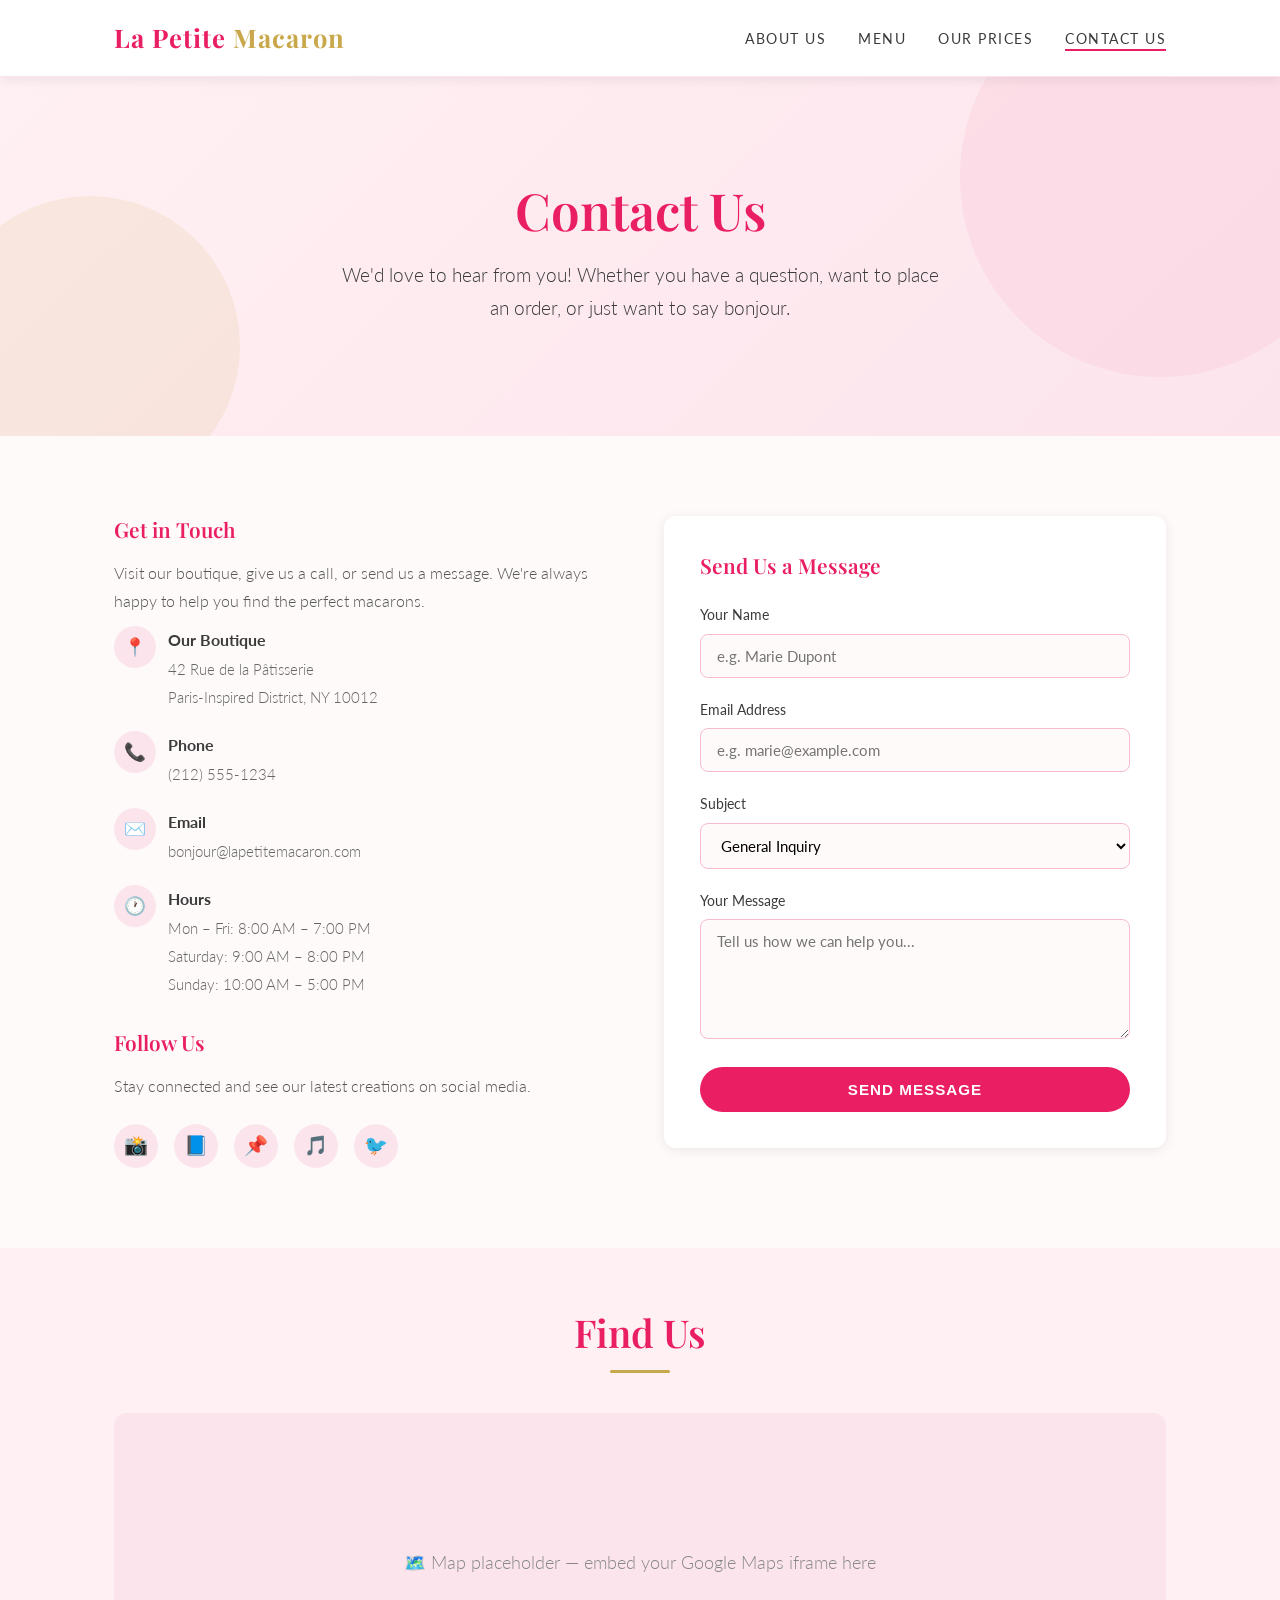
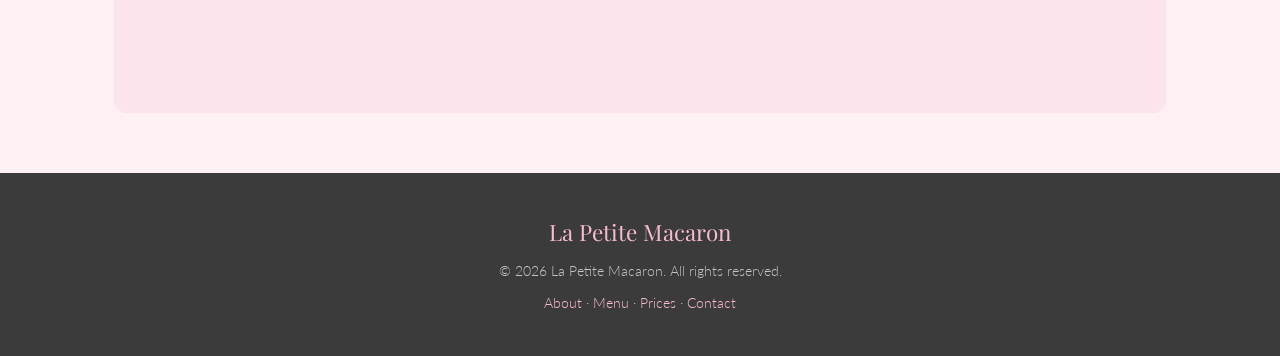
==== contact.html @ bf43d008 "Add Parisian macaron bakery website with About, Menu, Prices, and Contact pages Co-Authored-By: Devi" ====
<!DOCTYPE html>
<html lang="en">
<head>
  <meta charset="UTF-8" />
  <meta name="viewport" content="width=device-width, initial-scale=1.0" />
  <title>Contact Us — La Petite Macaron</title>
  <link rel="stylesheet" href="style.css" />
</head>
<body>

  <!-- ========== HEADER ========== -->
  <header>
    <div class="nav-wrapper">
      <a href="index.html" class="logo">La Petite <span>Macaron</span></a>
      <button class="hamburger" onclick="document.querySelector('nav ul').classList.toggle('open')" aria-label="Menu">
        <span></span><span></span><span></span>
      </button>
      <nav>
        <ul>
          <li><a href="index.html">About Us</a></li>
          <li><a href="menu.html">Menu</a></li>
          <li><a href="prices.html">Our Prices</a></li>
          <li><a href="contact.html" class="active">Contact Us</a></li>
        </ul>
      </nav>
    </div>
  </header>

  <!-- ========== HERO ========== -->
  <section class="hero">
    <h1>Contact Us</h1>
    <p>We'd love to hear from you! Whether you have a question, want to place an order, or just want to say bonjour.</p>
  </section>

  <!-- ========== CONTACT ========== -->
  <section class="section-pad">
    <div class="container">
      <div class="contact-grid">

        <!-- Left: Info -->
        <div class="contact-info">
          <h3>Get in Touch</h3>
          <p>Visit our boutique, give us a call, or send us a message. We're always happy to help you find the perfect macarons.</p>

          <div class="info-item">
            <div class="info-icon">📍</div>
            <div class="info-text">
              <strong>Our Boutique</strong>
              <span>42 Rue de la Pâtisserie<br>Paris-Inspired District, NY 10012</span>
            </div>
          </div>

          <div class="info-item">
            <div class="info-icon">📞</div>
            <div class="info-text">
              <strong>Phone</strong>
              <a href="tel:+12125551234">(212) 555-1234</a>
            </div>
          </div>

          <div class="info-item">
            <div class="info-icon">✉️</div>
            <div class="info-text">
              <strong>Email</strong>
              <a href="mailto:bonjour@lapetitemacaron.com">bonjour@lapetitemacaron.com</a>
            </div>
          </div>

          <div class="info-item">
            <div class="info-icon">🕐</div>
            <div class="info-text">
              <strong>Hours</strong>
              <span>
                Mon – Fri: 8:00 AM – 7:00 PM<br>
                Saturday: 9:00 AM – 8:00 PM<br>
                Sunday: 10:00 AM – 5:00 PM
              </span>
            </div>
          </div>

          <!-- Social Media -->
          <h3 style="margin-top: 32px;">Follow Us</h3>
          <p>Stay connected and see our latest creations on social media.</p>
          <div class="social-links">
            <a href="https://instagram.com" target="_blank" rel="noopener" title="Instagram">📸</a>
            <a href="https://facebook.com" target="_blank" rel="noopener" title="Facebook">📘</a>
            <a href="https://pinterest.com" target="_blank" rel="noopener" title="Pinterest">📌</a>
            <a href="https://tiktok.com" target="_blank" rel="noopener" title="TikTok">🎵</a>
            <a href="https://twitter.com" target="_blank" rel="noopener" title="X / Twitter">🐦</a>
          </div>
        </div>

        <!-- Right: Form -->
        <div class="contact-form">
          <h3>Send Us a Message</h3>
          <form onsubmit="event.preventDefault(); alert('Thank you! We will get back to you soon. 💕');">
            <div class="form-group">
              <label for="name">Your Name</label>
              <input type="text" id="name" placeholder="e.g. Marie Dupont" required />
            </div>
            <div class="form-group">
              <label for="email">Email Address</label>
              <input type="email" id="email" placeholder="e.g. marie@example.com" required />
            </div>
            <div class="form-group">
              <label for="subject">Subject</label>
              <select id="subject">
                <option value="general">General Inquiry</option>
                <option value="order">Place an Order</option>
                <option value="custom">Custom / Event Order</option>
                <option value="wholesale">Wholesale Inquiry</option>
                <option value="feedback">Feedback</option>
              </select>
            </div>
            <div class="form-group">
              <label for="message">Your Message</label>
              <textarea id="message" placeholder="Tell us how we can help you..." required></textarea>
            </div>
            <button type="submit" class="btn btn-primary" style="width: 100%;">Send Message</button>
          </form>
        </div>

      </div>
    </div>
  </section>

  <!-- ========== MAP PLACEHOLDER ========== -->
  <section style="background: var(--pink-lightest); padding: 60px 24px;">
    <div class="container text-center">
      <h2 class="section-title">Find Us</h2>
      <div class="divider"></div>
      <div style="width:100%; height:300px; background: var(--pink-light); border-radius: var(--radius); display:flex; align-items:center; justify-content:center; font-size: 1.1rem; color: #888;">
        🗺️ Map placeholder — embed your Google Maps iframe here
      </div>
    </div>
  </section>

  <!-- ========== FOOTER ========== -->
  <footer>
    <div class="footer-logo">La Petite Macaron</div>
    <p>&copy; 2026 La Petite Macaron. All rights reserved.</p>
    <p style="margin-top: 8px;">
      <a href="index.html">About</a> &middot;
      <a href="menu.html">Menu</a> &middot;
      <a href="prices.html">Prices</a> &middot;
      <a href="contact.html">Contact</a>
    </p>
  </footer>

</body>
</html>
---- style.css ----
/* ===== Parisian Macaron Bakery — Global Styles ===== */

@import url('https://fonts.googleapis.com/css2?family=Playfair+Display:ital,wght@0,400;0,600;0,700;1,400&family=Lato:wght@300;400;700&display=swap');

/* ---------- Reset & Base ---------- */
*, *::before, *::after { box-sizing: border-box; margin: 0; padding: 0; }

:root {
  --pink-lightest: #fff0f3;
  --pink-light:    #fce4ec;
  --pink:          #f8bbd0;
  --pink-medium:   #f48fb1;
  --pink-dark:     #e91e63;
  --rose:          #d4a0a0;
  --gold:          #c9a84c;
  --gold-light:    #e8d5a3;
  --charcoal:      #3b3b3b;
  --off-white:     #fefafa;
  --white:         #ffffff;
  --shadow:        0 2px 12px rgba(0,0,0,.08);
  --shadow-lg:     0 6px 24px rgba(0,0,0,.10);
  --radius:        12px;
  --transition:    .3s ease;
}

html { scroll-behavior: smooth; }

body {
  font-family: 'Lato', sans-serif;
  font-weight: 300;
  color: var(--charcoal);
  background: var(--off-white);
  line-height: 1.7;
  font-size: 16px;
}

h1, h2, h3, h4 {
  font-family: 'Playfair Display', serif;
  font-weight: 600;
  line-height: 1.3;
}

a { color: var(--pink-dark); text-decoration: none; transition: color var(--transition); }
a:hover { color: var(--gold); }

img { max-width: 100%; display: block; }

/* ---------- Utility ---------- */
.container { max-width: 1100px; margin: 0 auto; padding: 0 24px; }
.text-center { text-align: center; }
.section-pad { padding: 80px 0; }

.section-title {
  font-size: 2.4rem;
  margin-bottom: 12px;
  color: var(--pink-dark);
}
.section-subtitle {
  font-size: 1.1rem;
  color: var(--rose);
  margin-bottom: 48px;
  font-style: italic;
  font-family: 'Playfair Display', serif;
}

/* ---------- Header / Navigation ---------- */
header {
  background: var(--white);
  border-bottom: 1px solid var(--pink-light);
  position: sticky;
  top: 0;
  z-index: 100;
  box-shadow: var(--shadow);
}

.nav-wrapper {
  display: flex;
  align-items: center;
  justify-content: space-between;
  padding: 16px 24px;
  max-width: 1100px;
  margin: 0 auto;
}

.logo {
  font-family: 'Playfair Display', serif;
  font-size: 1.6rem;
  font-weight: 700;
  color: var(--pink-dark);
  letter-spacing: 1px;
}
.logo span { color: var(--gold); }

nav ul {
  display: flex;
  list-style: none;
  gap: 32px;
}

nav a {
  font-weight: 400;
  color: var(--charcoal);
  text-transform: uppercase;
  font-size: .85rem;
  letter-spacing: 1.5px;
  position: relative;
  padding-bottom: 4px;
}
nav a::after {
  content: '';
  position: absolute;
  width: 0;
  height: 2px;
  bottom: 0;
  left: 0;
  background: var(--pink-dark);
  transition: width var(--transition);
}
nav a:hover::after,
nav a.active::after { width: 100%; }
nav a:hover { color: var(--pink-dark); }

/* Hamburger (mobile) */
.hamburger {
  display: none;
  flex-direction: column;
  gap: 5px;
  cursor: pointer;
  background: none;
  border: none;
  padding: 4px;
}
.hamburger span {
  display: block;
  width: 26px;
  height: 2px;
  background: var(--charcoal);
  border-radius: 2px;
  transition: var(--transition);
}

/* ---------- Hero ---------- */
.hero {
  background: linear-gradient(135deg, var(--pink-lightest) 0%, var(--pink-light) 100%);
  text-align: center;
  padding: 100px 24px 80px;
  position: relative;
  overflow: hidden;
}
.hero::before {
  content: '';
  position: absolute;
  width: 400px;
  height: 400px;
  border-radius: 50%;
  background: rgba(248,187,208,.25);
  top: -100px;
  right: -80px;
}
.hero::after {
  content: '';
  position: absolute;
  width: 300px;
  height: 300px;
  border-radius: 50%;
  background: rgba(201,168,76,.12);
  bottom: -60px;
  left: -60px;
}

.hero h1 {
  font-size: 3.2rem;
  color: var(--pink-dark);
  margin-bottom: 16px;
  position: relative;
  z-index: 1;
}
.hero p {
  font-size: 1.2rem;
  max-width: 600px;
  margin: 0 auto 32px;
  color: var(--charcoal);
  position: relative;
  z-index: 1;
}
.hero .btn {
  position: relative;
  z-index: 1;
}

/* ---------- Buttons ---------- */
.btn {
  display: inline-block;
  padding: 14px 36px;
  border-radius: 30px;
  font-weight: 700;
  font-size: .95rem;
  letter-spacing: 1px;
  text-transform: uppercase;
  transition: all var(--transition);
  cursor: pointer;
  border: none;
}
.btn-primary {
  background: var(--pink-dark);
  color: var(--white);
}
.btn-primary:hover {
  background: var(--gold);
  color: var(--white);
  transform: translateY(-2px);
  box-shadow: var(--shadow-lg);
}
.btn-outline {
  border: 2px solid var(--pink-dark);
  color: var(--pink-dark);
  background: transparent;
}
.btn-outline:hover {
  background: var(--pink-dark);
  color: var(--white);
}

/* ---------- Cards ---------- */
.card-grid {
  display: grid;
  grid-template-columns: repeat(auto-fill, minmax(280px, 1fr));
  gap: 32px;
}

.card {
  background: var(--white);
  border-radius: var(--radius);
  overflow: hidden;
  box-shadow: var(--shadow);
  transition: transform var(--transition), box-shadow var(--transition);
}
.card:hover {
  transform: translateY(-6px);
  box-shadow: var(--shadow-lg);
}

.card-img {
  width: 100%;
  height: 200px;
  object-fit: cover;
  background: var(--pink-light);
  display: flex;
  align-items: center;
  justify-content: center;
  font-size: 3rem;
}

.card-body {
  padding: 24px;
}
.card-body h3 {
  font-size: 1.25rem;
  margin-bottom: 8px;
  color: var(--pink-dark);
}
.card-body p {
  font-size: .95rem;
  color: #666;
}

/* ---------- About Section ---------- */
.about-grid {
  display: grid;
  grid-template-columns: 1fr 1fr;
  gap: 60px;
  align-items: center;
}
.about-img-placeholder {
  width: 100%;
  height: 380px;
  border-radius: var(--radius);
  background: linear-gradient(135deg, var(--pink-light), var(--pink));
  display: flex;
  align-items: center;
  justify-content: center;
  font-size: 5rem;
}
.about-text h2 {
  font-size: 2rem;
  color: var(--pink-dark);
  margin-bottom: 16px;
}
.about-text p {
  margin-bottom: 16px;
  color: #555;
}

/* ---------- Pricing Table ---------- */
.pricing-grid {
  display: grid;
  grid-template-columns: repeat(auto-fill, minmax(300px, 1fr));
  gap: 32px;
}
.pricing-card {
  background: var(--white);
  border-radius: var(--radius);
  box-shadow: var(--shadow);
  padding: 40px 32px;
  text-align: center;
  transition: transform var(--transition), box-shadow var(--transition);
  position: relative;
  overflow: hidden;
}
.pricing-card::before {
  content: '';
  position: absolute;
  top: 0; left: 0; right: 0;
  height: 5px;
  background: linear-gradient(90deg, var(--pink-medium), var(--pink-dark));
}
.pricing-card:hover {
  transform: translateY(-6px);
  box-shadow: var(--shadow-lg);
}
.pricing-card.featured {
  border: 2px solid var(--pink-dark);
}
.pricing-card.featured::before {
  height: 5px;
  background: linear-gradient(90deg, var(--gold), var(--pink-dark));
}

.pricing-card h3 {
  font-size: 1.4rem;
  color: var(--pink-dark);
  margin-bottom: 8px;
}
.pricing-card .price {
  font-size: 2.4rem;
  font-weight: 700;
  color: var(--charcoal);
  margin: 16px 0;
  font-family: 'Playfair Display', serif;
}
.pricing-card .price small {
  font-size: .9rem;
  font-weight: 300;
  color: #888;
}
.pricing-card ul {
  list-style: none;
  margin: 24px 0;
  text-align: left;
}
.pricing-card ul li {
  padding: 8px 0;
  border-bottom: 1px solid var(--pink-lightest);
  color: #555;
  font-size: .95rem;
}
.pricing-card ul li::before {
  content: '✦ ';
  color: var(--pink-medium);
}

/* ---------- Contact ---------- */
.contact-grid {
  display: grid;
  grid-template-columns: 1fr 1fr;
  gap: 48px;
  align-items: start;
}

.contact-info h3 {
  font-size: 1.3rem;
  color: var(--pink-dark);
  margin-bottom: 16px;
}
.contact-info p {
  margin-bottom: 12px;
  color: #555;
}
.contact-info .info-item {
  display: flex;
  align-items: flex-start;
  gap: 12px;
  margin-bottom: 20px;
}
.contact-info .info-icon {
  width: 42px;
  height: 42px;
  border-radius: 50%;
  background: var(--pink-light);
  display: flex;
  align-items: center;
  justify-content: center;
  font-size: 1.1rem;
  flex-shrink: 0;
  color: var(--pink-dark);
}
.contact-info .info-text strong {
  display: block;
  margin-bottom: 2px;
  color: var(--charcoal);
}
.contact-info .info-text span,
.contact-info .info-text a {
  color: #666;
  font-size: .95rem;
}

.social-links {
  display: flex;
  gap: 16px;
  margin-top: 24px;
}
.social-links a {
  width: 44px;
  height: 44px;
  border-radius: 50%;
  background: var(--pink-light);
  display: flex;
  align-items: center;
  justify-content: center;
  font-size: 1.2rem;
  color: var(--pink-dark);
  transition: all var(--transition);
}
.social-links a:hover {
  background: var(--pink-dark);
  color: var(--white);
  transform: translateY(-3px);
}

.contact-form {
  background: var(--white);
  padding: 36px;
  border-radius: var(--radius);
  box-shadow: var(--shadow);
}
.contact-form h3 {
  font-size: 1.3rem;
  color: var(--pink-dark);
  margin-bottom: 24px;
}
.form-group {
  margin-bottom: 20px;
}
.form-group label {
  display: block;
  font-weight: 400;
  margin-bottom: 6px;
  font-size: .9rem;
  color: var(--charcoal);
}
.form-group input,
.form-group textarea,
.form-group select {
  width: 100%;
  padding: 12px 16px;
  border: 1px solid var(--pink);
  border-radius: 8px;
  font-family: 'Lato', sans-serif;
  font-size: .95rem;
  transition: border-color var(--transition);
  background: var(--off-white);
}
.form-group input:focus,
.form-group textarea:focus,
.form-group select:focus {
  outline: none;
  border-color: var(--pink-dark);
}
.form-group textarea { resize: vertical; min-height: 120px; }

/* ---------- Footer ---------- */
footer {
  background: var(--charcoal);
  color: rgba(255,255,255,.7);
  text-align: center;
  padding: 40px 24px;
  font-size: .9rem;
}
footer .footer-logo {
  font-family: 'Playfair Display', serif;
  font-size: 1.4rem;
  color: var(--pink);
  margin-bottom: 8px;
}
footer a { color: var(--pink); }
footer a:hover { color: var(--gold-light); }

/* ---------- Decorative Divider ---------- */
.divider {
  width: 60px;
  height: 3px;
  background: var(--gold);
  margin: 0 auto 40px;
  border-radius: 2px;
}

/* ---------- Flavor badge ---------- */
.flavor-badge {
  display: inline-block;
  padding: 4px 14px;
  border-radius: 20px;
  font-size: .78rem;
  font-weight: 700;
  text-transform: uppercase;
  letter-spacing: .5px;
  margin-top: 10px;
}
.badge-classic  { background: var(--pink-light); color: var(--pink-dark); }
.badge-fruity   { background: #fff3e0; color: #e65100; }
.badge-rich     { background: #efebe9; color: #4e342e; }
.badge-seasonal { background: #e8f5e9; color: #2e7d32; }
.badge-premium  { background: #fff8e1; color: var(--gold); }

/* ---------- Responsive ---------- */
@media (max-width: 768px) {
  .hamburger { display: flex; }

  nav ul {
    display: none;
    flex-direction: column;
    position: absolute;
    top: 100%;
    left: 0; right: 0;
    background: var(--white);
    padding: 24px;
    gap: 20px;
    border-bottom: 1px solid var(--pink-light);
    box-shadow: var(--shadow);
  }
  nav ul.open { display: flex; }

  .hero h1 { font-size: 2.2rem; }

  .about-grid,
  .contact-grid { grid-template-columns: 1fr; }

  .card-grid { grid-template-columns: 1fr; }
  .pricing-grid { grid-template-columns: 1fr; }
}
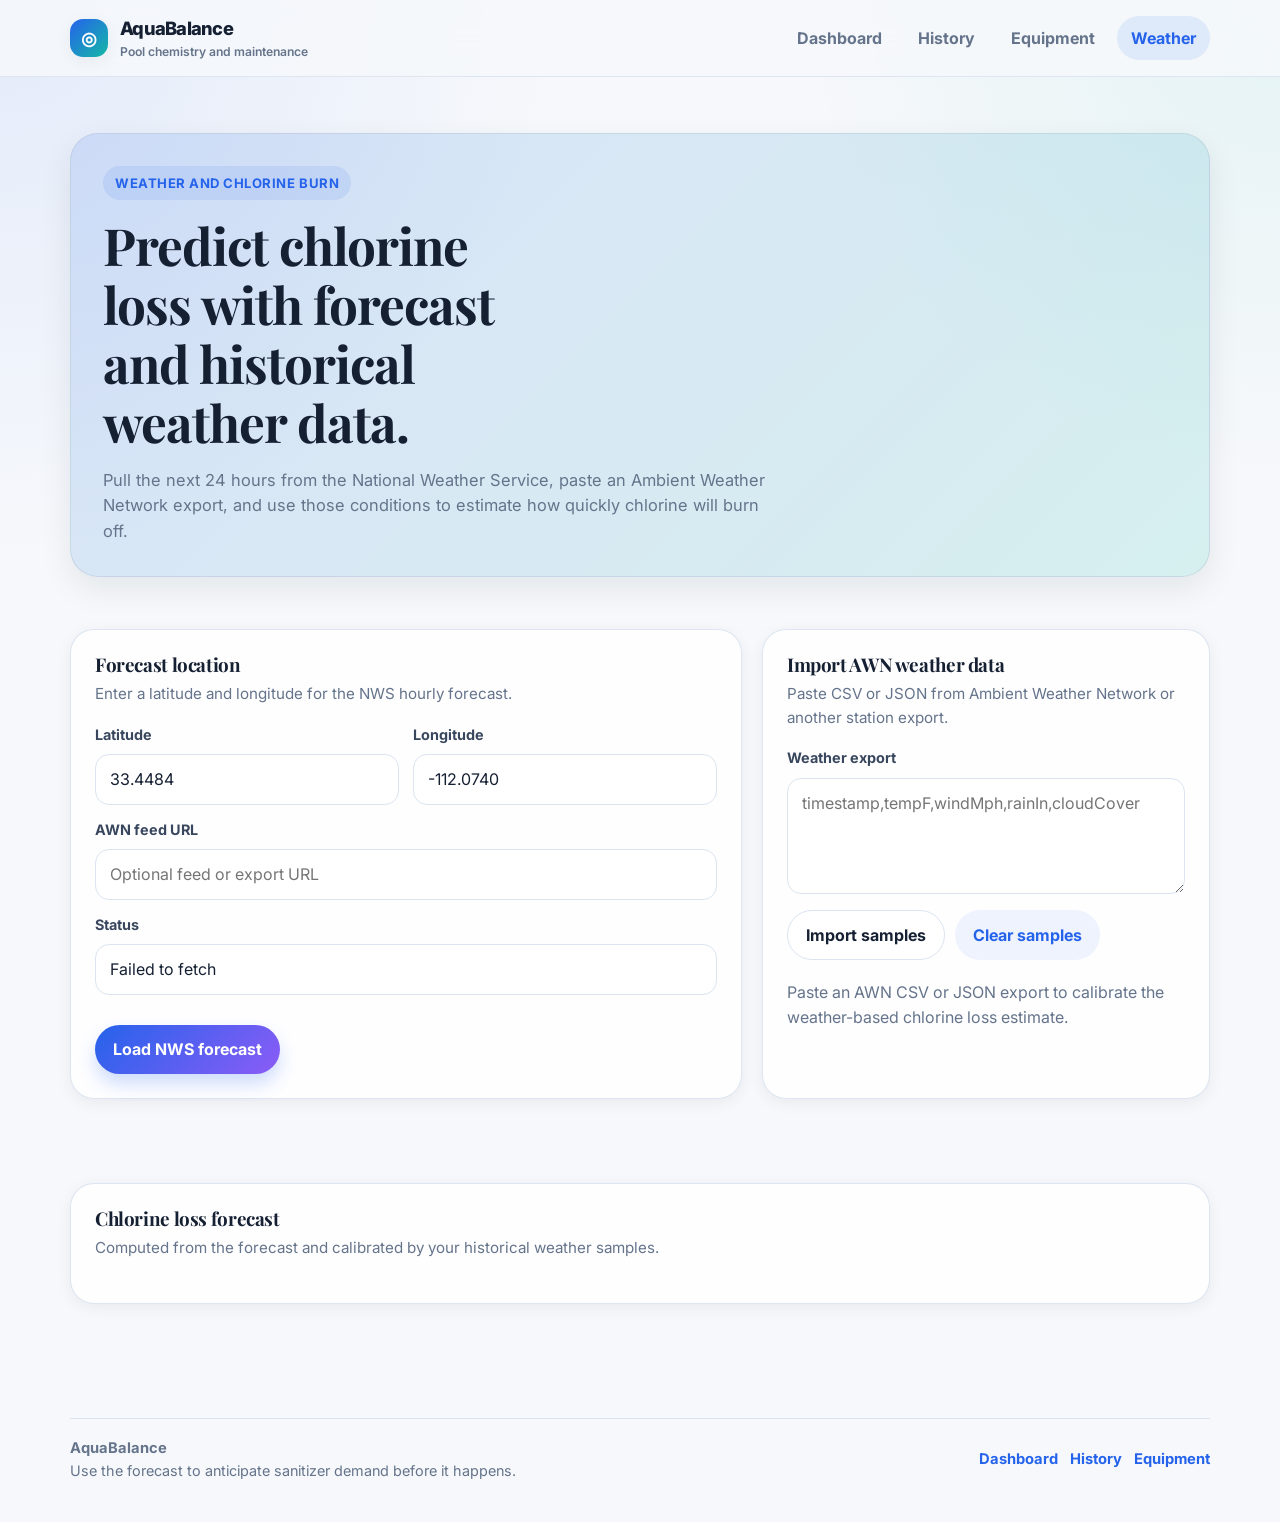
==== commit 3f63aa89: "Build pool chemistry web app Co-Authored-By: Devin AI <158243242+devin-ai-integration[bot]@users.nor" ====
--- a/contact.html
+++ b/contact.html
@@ -3,149 +3,117 @@
 <head>
   <meta charset="UTF-8" />
   <meta name="viewport" content="width=device-width, initial-scale=1.0" />
-  <title>Contact Us — La Petite Macaron</title>
+  <title>AquaBalance — Weather Intelligence</title>
   <link rel="stylesheet" href="style.css" />
+  <script defer src="app.js"></script>
 </head>
-<body>
-
-  <!-- ========== HEADER ========== -->
-  <header>
-    <div class="nav-wrapper">
-      <a href="index.html" class="logo">La Petite <span>Macaron</span></a>
-      <button class="hamburger" onclick="document.querySelector('nav ul').classList.toggle('open')" aria-label="Menu">
+<body data-page="weather">
+  <header class="app-header">
+    <div class="container nav-shell">
+      <a class="brand" href="index.html">
+        <span class="brand-mark">◎</span>
+        <span>AquaBalance <small>Pool chemistry and maintenance</small></span>
+      </a>
+      <button class="nav-toggle" type="button" aria-label="Toggle navigation" data-nav-toggle>
         <span></span><span></span><span></span>
       </button>
-      <nav>
-        <ul>
-          <li><a href="index.html">About Us</a></li>
-          <li><a href="menu.html">Menu</a></li>
-          <li><a href="prices.html">Our Prices</a></li>
-          <li><a href="contact.html" class="active">Contact Us</a></li>
-        </ul>
+      <nav class="nav" data-nav-menu>
+        <a data-nav-link href="index.html">Dashboard</a>
+        <a data-nav-link href="menu.html">History</a>
+        <a data-nav-link href="prices.html">Equipment</a>
+        <a class="active" data-nav-link href="contact.html">Weather</a>
       </nav>
     </div>
   </header>
 
-  <!-- ========== HERO ========== -->
-  <section class="hero">
-    <h1>Contact Us</h1>
-    <p>We'd love to hear from you! Whether you have a question, want to place an order, or just want to say bonjour.</p>
-  </section>
+  <main class="container">
+    <section class="hero">
+      <div class="hero-card">
+        <span class="eyebrow">Weather and chlorine burn</span>
+        <h1>Predict chlorine loss with forecast and historical weather data.</h1>
+        <p>Pull the next 24 hours from the National Weather Service, paste an Ambient Weather Network export, and use those conditions to estimate how quickly chlorine will burn off.</p>
+      </div>
+    </section>
 
-  <!-- ========== CONTACT ========== -->
-  <section class="section-pad">
-    <div class="container">
-      <div class="contact-grid">
-
-        <!-- Left: Info -->
-        <div class="contact-info">
-          <h3>Get in Touch</h3>
-          <p>Visit our boutique, give us a call, or send us a message. We're always happy to help you find the perfect macarons.</p>
-
-          <div class="info-item">
-            <div class="info-icon">📍</div>
-            <div class="info-text">
-              <strong>Our Boutique</strong>
-              <span>42 Rue de la Pâtisserie<br>Paris-Inspired District, NY 10012</span>
+    <section class="section">
+      <div class="dashboard-grid two-up">
+        <article class="panel">
+          <div class="panel-header">
+            <div class="panel-title">
+              <h2>Forecast location</h2>
+              <p>Enter a latitude and longitude for the NWS hourly forecast.</p>
             </div>
           </div>
 
-          <div class="info-item">
-            <div class="info-icon">📞</div>
-            <div class="info-text">
-              <strong>Phone</strong>
-              <a href="tel:+12125551234">(212) 555-1234</a>
+          <form id="weather-form" class="form-grid">
+            <div class="field span-6">
+              <label for="nwsLatWeather">Latitude</label>
+              <input id="nwsLatWeather" name="nwsLat" type="text" placeholder="33.4484" />
+            </div>
+            <div class="field span-6">
+              <label for="nwsLonWeather">Longitude</label>
+              <input id="nwsLonWeather" name="nwsLon" type="text" placeholder="-112.0740" />
+            </div>
+            <div class="field span-12">
+              <label for="awnFeedUrlWeather">AWN feed URL</label>
+              <input id="awnFeedUrlWeather" name="awnFeedUrl" type="url" placeholder="Optional feed or export URL" />
+            </div>
+            <div class="field span-12">
+              <label for="weather-message">Status</label>
+              <input id="weather-message" type="text" value="Ready to load weather data." readonly />
+            </div>
+            <div class="span-12 action-row">
+              <button class="btn" id="weather-refresh" type="button">Load NWS forecast</button>
+            </div>
+          </form>
+        </article>
+
+        <aside class="panel">
+          <div class="panel-header">
+            <div class="panel-title">
+              <h2>Import AWN weather data</h2>
+              <p>Paste CSV or JSON from Ambient Weather Network or another station export.</p>
             </div>
           </div>
+          <div class="field">
+            <label for="awn-paste">Weather export</label>
+            <textarea id="awn-paste" placeholder="timestamp,tempF,windMph,rainIn,cloudCover"></textarea>
+          </div>
+          <div class="action-row">
+            <button class="btn-secondary" id="weather-import-button" type="button">Import samples</button>
+            <button class="btn-ghost" id="weather-clear" type="button">Clear samples</button>
+          </div>
+          <div id="weather-import-output" class="section-gap"></div>
+        </aside>
+      </div>
+    </section>
 
-          <div class="info-item">
-            <div class="info-icon">✉️</div>
-            <div class="info-text">
-              <strong>Email</strong>
-              <a href="mailto:bonjour@lapetitemacaron.com">bonjour@lapetitemacaron.com</a>
-            </div>
-          </div>
-
-          <div class="info-item">
-            <div class="info-icon">🕐</div>
-            <div class="info-text">
-              <strong>Hours</strong>
-              <span>
-                Mon – Fri: 8:00 AM – 7:00 PM<br>
-                Saturday: 9:00 AM – 8:00 PM<br>
-                Sunday: 10:00 AM – 5:00 PM
-              </span>
-            </div>
-          </div>
-
-          <!-- Social Media -->
-          <h3 style="margin-top: 32px;">Follow Us</h3>
-          <p>Stay connected and see our latest creations on social media.</p>
-          <div class="social-links">
-            <a href="https://instagram.com" target="_blank" rel="noopener" title="Instagram">📸</a>
-            <a href="https://facebook.com" target="_blank" rel="noopener" title="Facebook">📘</a>
-            <a href="https://pinterest.com" target="_blank" rel="noopener" title="Pinterest">📌</a>
-            <a href="https://tiktok.com" target="_blank" rel="noopener" title="TikTok">🎵</a>
-            <a href="https://twitter.com" target="_blank" rel="noopener" title="X / Twitter">🐦</a>
+    <section class="section">
+      <article class="panel">
+        <div class="panel-header">
+          <div class="panel-title">
+            <h2>Chlorine loss forecast</h2>
+            <p>Computed from the forecast and calibrated by your historical weather samples.</p>
           </div>
         </div>
+        <div id="weather-summary"></div>
+        <div id="forecast-list" class="section-gap"></div>
+      </article>
+    </section>
+  </main>
 
-        <!-- Right: Form -->
-        <div class="contact-form">
-          <h3>Send Us a Message</h3>
-          <form onsubmit="event.preventDefault(); alert('Thank you! We will get back to you soon. 💕');">
-            <div class="form-group">
-              <label for="name">Your Name</label>
-              <input type="text" id="name" placeholder="e.g. Marie Dupont" required />
-            </div>
-            <div class="form-group">
-              <label for="email">Email Address</label>
-              <input type="email" id="email" placeholder="e.g. marie@example.com" required />
-            </div>
-            <div class="form-group">
-              <label for="subject">Subject</label>
-              <select id="subject">
-                <option value="general">General Inquiry</option>
-                <option value="order">Place an Order</option>
-                <option value="custom">Custom / Event Order</option>
-                <option value="wholesale">Wholesale Inquiry</option>
-                <option value="feedback">Feedback</option>
-              </select>
-            </div>
-            <div class="form-group">
-              <label for="message">Your Message</label>
-              <textarea id="message" placeholder="Tell us how we can help you..." required></textarea>
-            </div>
-            <button type="submit" class="btn btn-primary" style="width: 100%;">Send Message</button>
-          </form>
-        </div>
-
+  <footer class="footer">
+    <div class="container footer-card">
+      <div>
+        <strong>AquaBalance</strong>
+        <div class="helper">Use the forecast to anticipate sanitizer demand before it happens.</div>
+      </div>
+      <div class="footer-links">
+        <a href="index.html">Dashboard</a>
+        <a href="menu.html">History</a>
+        <a href="prices.html">Equipment</a>
       </div>
     </div>
-  </section>
-
-  <!-- ========== MAP PLACEHOLDER ========== -->
-  <section style="background: var(--pink-lightest); padding: 60px 24px;">
-    <div class="container text-center">
-      <h2 class="section-title">Find Us</h2>
-      <div class="divider"></div>
-      <div style="width:100%; height:300px; background: var(--pink-light); border-radius: var(--radius); display:flex; align-items:center; justify-content:center; font-size: 1.1rem; color: #888;">
-        🗺️ Map placeholder — embed your Google Maps iframe here
-      </div>
-    </div>
-  </section>
-
-  <!-- ========== FOOTER ========== -->
-  <footer>
-    <div class="footer-logo">La Petite Macaron</div>
-    <p>&copy; 2026 La Petite Macaron. All rights reserved.</p>
-    <p style="margin-top: 8px;">
-      <a href="index.html">About</a> &middot;
-      <a href="menu.html">Menu</a> &middot;
-      <a href="prices.html">Prices</a> &middot;
-      <a href="contact.html">Contact</a>
-    </p>
   </footer>
-
 </body>
 </html>
--- a/style.css
+++ b/style.css
@@ -1,540 +1,702 @@
-/* ===== Parisian Macaron Bakery — Global Styles ===== */
-
-@import url('https://fonts.googleapis.com/css2?family=Playfair+Display:ital,wght@0,400;0,600;0,700;1,400&family=Lato:wght@300;400;700&display=swap');
-
-/* ---------- Reset & Base ---------- */
-*, *::before, *::after { box-sizing: border-box; margin: 0; padding: 0; }
+@import url('https://fonts.googleapis.com/css2?family=Inter:wght@400;500;600;700;800&family=Playfair+Display:wght@600;700&display=swap');
 
 :root {
-  --pink-lightest: #fff0f3;
-  --pink-light:    #fce4ec;
-  --pink:          #f8bbd0;
-  --pink-medium:   #f48fb1;
-  --pink-dark:     #e91e63;
-  --rose:          #d4a0a0;
-  --gold:          #c9a84c;
-  --gold-light:    #e8d5a3;
-  --charcoal:      #3b3b3b;
-  --off-white:     #fefafa;
-  --white:         #ffffff;
-  --shadow:        0 2px 12px rgba(0,0,0,.08);
-  --shadow-lg:     0 6px 24px rgba(0,0,0,.10);
-  --radius:        12px;
-  --transition:    .3s ease;
-}
-
-html { scroll-behavior: smooth; }
+  --bg: #f6f8fb;
+  --panel: #ffffff;
+  --text: #162033;
+  --muted: #65748b;
+  --border: #dbe4f0;
+  --brand: #2563eb;
+  --brand-2: #14b8a6;
+  --accent: #8b5cf6;
+  --warn: #f59e0b;
+  --danger: #dc2626;
+  --good: #059669;
+  --shadow: 0 12px 32px rgba(15, 23, 42, .08);
+  --shadow-soft: 0 4px 16px rgba(15, 23, 42, .06);
+  --radius: 18px;
+}
+
+*,
+*::before,
+*::after {
+  box-sizing: border-box;
+}
+
+html {
+  scroll-behavior: smooth;
+}
 
 body {
-  font-family: 'Lato', sans-serif;
-  font-weight: 300;
-  color: var(--charcoal);
-  background: var(--off-white);
-  line-height: 1.7;
-  font-size: 16px;
-}
-
-h1, h2, h3, h4 {
+  margin: 0;
+  font-family: 'Inter', sans-serif;
+  color: var(--text);
+  background:
+    radial-gradient(circle at top left, rgba(37, 99, 235, .09), transparent 28%),
+    radial-gradient(circle at top right, rgba(20, 184, 166, .08), transparent 24%),
+    var(--bg);
+  line-height: 1.55;
+}
+
+h1,
+h2,
+h3,
+h4 {
+  margin: 0;
+  line-height: 1.15;
+  letter-spacing: -0.02em;
+}
+
+h1,
+h2 {
   font-family: 'Playfair Display', serif;
-  font-weight: 600;
-  line-height: 1.3;
-}
-
-a { color: var(--pink-dark); text-decoration: none; transition: color var(--transition); }
-a:hover { color: var(--gold); }
-
-img { max-width: 100%; display: block; }
-
-/* ---------- Utility ---------- */
-.container { max-width: 1100px; margin: 0 auto; padding: 0 24px; }
-.text-center { text-align: center; }
-.section-pad { padding: 80px 0; }
-
-.section-title {
-  font-size: 2.4rem;
-  margin-bottom: 12px;
-  color: var(--pink-dark);
-}
-.section-subtitle {
-  font-size: 1.1rem;
-  color: var(--rose);
-  margin-bottom: 48px;
-  font-style: italic;
-  font-family: 'Playfair Display', serif;
-}
-
-/* ---------- Header / Navigation ---------- */
-header {
-  background: var(--white);
-  border-bottom: 1px solid var(--pink-light);
+}
+
+p {
+  margin: 0;
+}
+
+a {
+  color: inherit;
+  text-decoration: none;
+}
+
+button,
+input,
+select,
+textarea {
+  font: inherit;
+}
+
+img {
+  max-width: 100%;
+  display: block;
+}
+
+.container {
+  width: min(1140px, calc(100% - 32px));
+  margin: 0 auto;
+}
+
+.section {
+  padding: 28px 0 56px;
+}
+
+.hero {
+  padding: 56px 0 24px;
+}
+
+.hero-card {
+  background: linear-gradient(135deg, rgba(37, 99, 235, .14), rgba(20, 184, 166, .14));
+  border: 1px solid rgba(148, 163, 184, .25);
+  border-radius: 28px;
+  padding: 32px;
+  box-shadow: var(--shadow);
+}
+
+.eyebrow {
+  display: inline-flex;
+  align-items: center;
+  gap: 8px;
+  padding: 7px 12px;
+  border-radius: 999px;
+  background: rgba(37, 99, 235, .10);
+  color: var(--brand);
+  font-weight: 700;
+  font-size: .82rem;
+  letter-spacing: .04em;
+  text-transform: uppercase;
+}
+
+.hero h1 {
+  font-size: clamp(2.2rem, 4vw, 3.8rem);
+  margin-top: 16px;
+  max-width: 14ch;
+}
+
+.hero p {
+  color: var(--muted);
+  max-width: 68ch;
+  margin-top: 16px;
+  font-size: 1.03rem;
+}
+
+.hero-actions {
+  display: flex;
+  flex-wrap: wrap;
+  gap: 12px;
+  margin-top: 24px;
+}
+
+.btn,
+.btn-secondary,
+.btn-ghost {
+  border: 0;
+  border-radius: 999px;
+  padding: 12px 18px;
+  font-weight: 700;
+  cursor: pointer;
+  transition: transform .2s ease, box-shadow .2s ease, background .2s ease, color .2s ease;
+  display: inline-flex;
+  align-items: center;
+  justify-content: center;
+  gap: 8px;
+}
+
+.btn {
+  color: #fff;
+  background: linear-gradient(135deg, var(--brand), var(--accent));
+  box-shadow: 0 10px 18px rgba(37, 99, 235, .22);
+}
+
+.btn:hover,
+.btn-secondary:hover,
+.btn-ghost:hover {
+  transform: translateY(-1px);
+}
+
+.btn-secondary {
+  color: var(--text);
+  background: #fff;
+  border: 1px solid var(--border);
+}
+
+.btn-ghost {
+  color: var(--brand);
+  background: rgba(37, 99, 235, .07);
+}
+
+.app-header {
   position: sticky;
   top: 0;
-  z-index: 100;
-  box-shadow: var(--shadow);
-}
-
-.nav-wrapper {
+  z-index: 40;
+  backdrop-filter: blur(18px);
+  background: rgba(246, 248, 251, .84);
+  border-bottom: 1px solid rgba(219, 228, 240, .9);
+}
+
+.nav-shell {
   display: flex;
   align-items: center;
   justify-content: space-between;
-  padding: 16px 24px;
-  max-width: 1100px;
-  margin: 0 auto;
-}
-
-.logo {
-  font-family: 'Playfair Display', serif;
-  font-size: 1.6rem;
-  font-weight: 700;
-  color: var(--pink-dark);
-  letter-spacing: 1px;
-}
-.logo span { color: var(--gold); }
-
-nav ul {
-  display: flex;
-  list-style: none;
-  gap: 32px;
-}
-
-nav a {
-  font-weight: 400;
-  color: var(--charcoal);
-  text-transform: uppercase;
-  font-size: .85rem;
-  letter-spacing: 1.5px;
-  position: relative;
-  padding-bottom: 4px;
-}
-nav a::after {
-  content: '';
-  position: absolute;
-  width: 0;
-  height: 2px;
-  bottom: 0;
-  left: 0;
-  background: var(--pink-dark);
-  transition: width var(--transition);
-}
-nav a:hover::after,
-nav a.active::after { width: 100%; }
-nav a:hover { color: var(--pink-dark); }
-
-/* Hamburger (mobile) */
-.hamburger {
+  gap: 18px;
+  min-height: 76px;
+}
+
+.brand {
+  display: inline-flex;
+  align-items: center;
+  gap: 12px;
+  font-weight: 800;
+  letter-spacing: -0.04em;
+  font-size: 1.15rem;
+}
+
+.brand-mark {
+  width: 38px;
+  height: 38px;
+  border-radius: 13px;
+  display: grid;
+  place-items: center;
+  color: #fff;
+  background: linear-gradient(135deg, var(--brand), var(--brand-2));
+  box-shadow: var(--shadow-soft);
+}
+
+.brand small {
+  display: block;
+  font-size: .76rem;
+  color: var(--muted);
+  font-weight: 600;
+  letter-spacing: 0;
+}
+
+.nav-toggle {
   display: none;
-  flex-direction: column;
-  gap: 5px;
-  cursor: pointer;
-  background: none;
-  border: none;
-  padding: 4px;
-}
-.hamburger span {
-  display: block;
-  width: 26px;
-  height: 2px;
-  background: var(--charcoal);
-  border-radius: 2px;
-  transition: var(--transition);
-}
-
-/* ---------- Hero ---------- */
-.hero {
-  background: linear-gradient(135deg, var(--pink-lightest) 0%, var(--pink-light) 100%);
-  text-align: center;
-  padding: 100px 24px 80px;
-  position: relative;
-  overflow: hidden;
-}
-.hero::before {
-  content: '';
-  position: absolute;
-  width: 400px;
-  height: 400px;
-  border-radius: 50%;
-  background: rgba(248,187,208,.25);
-  top: -100px;
-  right: -80px;
-}
-.hero::after {
-  content: '';
-  position: absolute;
-  width: 300px;
-  height: 300px;
-  border-radius: 50%;
-  background: rgba(201,168,76,.12);
-  bottom: -60px;
-  left: -60px;
-}
-
-.hero h1 {
-  font-size: 3.2rem;
-  color: var(--pink-dark);
-  margin-bottom: 16px;
-  position: relative;
-  z-index: 1;
-}
-.hero p {
-  font-size: 1.2rem;
-  max-width: 600px;
-  margin: 0 auto 32px;
-  color: var(--charcoal);
-  position: relative;
-  z-index: 1;
-}
-.hero .btn {
-  position: relative;
-  z-index: 1;
-}
-
-/* ---------- Buttons ---------- */
-.btn {
-  display: inline-block;
-  padding: 14px 36px;
-  border-radius: 30px;
-  font-weight: 700;
-  font-size: .95rem;
-  letter-spacing: 1px;
-  text-transform: uppercase;
-  transition: all var(--transition);
-  cursor: pointer;
-  border: none;
-}
-.btn-primary {
-  background: var(--pink-dark);
-  color: var(--white);
-}
-.btn-primary:hover {
-  background: var(--gold);
-  color: var(--white);
-  transform: translateY(-2px);
-  box-shadow: var(--shadow-lg);
-}
-.btn-outline {
-  border: 2px solid var(--pink-dark);
-  color: var(--pink-dark);
-  background: transparent;
-}
-.btn-outline:hover {
-  background: var(--pink-dark);
-  color: var(--white);
-}
-
-/* ---------- Cards ---------- */
-.card-grid {
-  display: grid;
-  grid-template-columns: repeat(auto-fill, minmax(280px, 1fr));
-  gap: 32px;
-}
-
-.card {
-  background: var(--white);
-  border-radius: var(--radius);
-  overflow: hidden;
-  box-shadow: var(--shadow);
-  transition: transform var(--transition), box-shadow var(--transition);
-}
-.card:hover {
-  transform: translateY(-6px);
-  box-shadow: var(--shadow-lg);
-}
-
-.card-img {
-  width: 100%;
-  height: 200px;
-  object-fit: cover;
-  background: var(--pink-light);
-  display: flex;
-  align-items: center;
-  justify-content: center;
-  font-size: 3rem;
-}
-
-.card-body {
-  padding: 24px;
-}
-.card-body h3 {
-  font-size: 1.25rem;
-  margin-bottom: 8px;
-  color: var(--pink-dark);
-}
-.card-body p {
-  font-size: .95rem;
-  color: #666;
-}
-
-/* ---------- About Section ---------- */
-.about-grid {
-  display: grid;
-  grid-template-columns: 1fr 1fr;
-  gap: 60px;
-  align-items: center;
-}
-.about-img-placeholder {
-  width: 100%;
-  height: 380px;
-  border-radius: var(--radius);
-  background: linear-gradient(135deg, var(--pink-light), var(--pink));
-  display: flex;
-  align-items: center;
-  justify-content: center;
-  font-size: 5rem;
-}
-.about-text h2 {
-  font-size: 2rem;
-  color: var(--pink-dark);
-  margin-bottom: 16px;
-}
-.about-text p {
-  margin-bottom: 16px;
-  color: #555;
-}
-
-/* ---------- Pricing Table ---------- */
-.pricing-grid {
-  display: grid;
-  grid-template-columns: repeat(auto-fill, minmax(300px, 1fr));
-  gap: 32px;
-}
-.pricing-card {
-  background: var(--white);
-  border-radius: var(--radius);
-  box-shadow: var(--shadow);
-  padding: 40px 32px;
-  text-align: center;
-  transition: transform var(--transition), box-shadow var(--transition);
-  position: relative;
-  overflow: hidden;
-}
-.pricing-card::before {
-  content: '';
-  position: absolute;
-  top: 0; left: 0; right: 0;
-  height: 5px;
-  background: linear-gradient(90deg, var(--pink-medium), var(--pink-dark));
-}
-.pricing-card:hover {
-  transform: translateY(-6px);
-  box-shadow: var(--shadow-lg);
-}
-.pricing-card.featured {
-  border: 2px solid var(--pink-dark);
-}
-.pricing-card.featured::before {
-  height: 5px;
-  background: linear-gradient(90deg, var(--gold), var(--pink-dark));
-}
-
-.pricing-card h3 {
-  font-size: 1.4rem;
-  color: var(--pink-dark);
-  margin-bottom: 8px;
-}
-.pricing-card .price {
-  font-size: 2.4rem;
-  font-weight: 700;
-  color: var(--charcoal);
-  margin: 16px 0;
-  font-family: 'Playfair Display', serif;
-}
-.pricing-card .price small {
-  font-size: .9rem;
-  font-weight: 300;
-  color: #888;
-}
-.pricing-card ul {
-  list-style: none;
-  margin: 24px 0;
-  text-align: left;
-}
-.pricing-card ul li {
-  padding: 8px 0;
-  border-bottom: 1px solid var(--pink-lightest);
-  color: #555;
-  font-size: .95rem;
-}
-.pricing-card ul li::before {
-  content: '✦ ';
-  color: var(--pink-medium);
-}
-
-/* ---------- Contact ---------- */
-.contact-grid {
-  display: grid;
-  grid-template-columns: 1fr 1fr;
-  gap: 48px;
-  align-items: start;
-}
-
-.contact-info h3 {
-  font-size: 1.3rem;
-  color: var(--pink-dark);
-  margin-bottom: 16px;
-}
-.contact-info p {
-  margin-bottom: 12px;
-  color: #555;
-}
-.contact-info .info-item {
-  display: flex;
-  align-items: flex-start;
-  gap: 12px;
-  margin-bottom: 20px;
-}
-.contact-info .info-icon {
-  width: 42px;
-  height: 42px;
-  border-radius: 50%;
-  background: var(--pink-light);
-  display: flex;
-  align-items: center;
-  justify-content: center;
-  font-size: 1.1rem;
-  flex-shrink: 0;
-  color: var(--pink-dark);
-}
-.contact-info .info-text strong {
-  display: block;
-  margin-bottom: 2px;
-  color: var(--charcoal);
-}
-.contact-info .info-text span,
-.contact-info .info-text a {
-  color: #666;
-  font-size: .95rem;
-}
-
-.social-links {
-  display: flex;
-  gap: 16px;
-  margin-top: 24px;
-}
-.social-links a {
+  border: 1px solid var(--border);
+  background: #fff;
+  border-radius: 12px;
   width: 44px;
   height: 44px;
-  border-radius: 50%;
-  background: var(--pink-light);
-  display: flex;
+  padding: 0;
   align-items: center;
   justify-content: center;
-  font-size: 1.2rem;
-  color: var(--pink-dark);
-  transition: all var(--transition);
-}
-.social-links a:hover {
-  background: var(--pink-dark);
-  color: var(--white);
-  transform: translateY(-3px);
-}
-
-.contact-form {
-  background: var(--white);
-  padding: 36px;
-  border-radius: var(--radius);
-  box-shadow: var(--shadow);
-}
-.contact-form h3 {
-  font-size: 1.3rem;
-  color: var(--pink-dark);
-  margin-bottom: 24px;
-}
-.form-group {
-  margin-bottom: 20px;
-}
-.form-group label {
-  display: block;
-  font-weight: 400;
-  margin-bottom: 6px;
-  font-size: .9rem;
-  color: var(--charcoal);
-}
-.form-group input,
-.form-group textarea,
-.form-group select {
-  width: 100%;
-  padding: 12px 16px;
-  border: 1px solid var(--pink);
-  border-radius: 8px;
-  font-family: 'Lato', sans-serif;
+  gap: 4px;
+}
+
+.nav-toggle span {
+  display: block;
+  width: 18px;
+  height: 2px;
+  border-radius: 999px;
+  background: var(--text);
+}
+
+.nav {
+  display: flex;
+  align-items: center;
+  gap: 8px;
+}
+
+.nav a {
+  color: var(--muted);
+  font-weight: 700;
+  border-radius: 999px;
+  padding: 10px 14px;
+  transition: background .2s ease, color .2s ease;
+}
+
+.nav a:hover,
+.nav a.active {
+  background: rgba(37, 99, 235, .10);
+  color: var(--brand);
+}
+
+.dashboard-grid {
+  display: grid;
+  gap: 20px;
+}
+
+.dashboard-grid.two-up {
+  grid-template-columns: minmax(0, 1.35fr) minmax(300px, .9fr);
+}
+
+.dashboard-grid.three-up {
+  grid-template-columns: repeat(3, minmax(0, 1fr));
+}
+
+.stack {
+  display: grid;
+  gap: 12px;
+}
+
+.panel {
+  background: rgba(255, 255, 255, .82);
+  border: 1px solid rgba(219, 228, 240, .95);
+  border-radius: 24px;
+  padding: 24px;
+  box-shadow: var(--shadow-soft);
+}
+
+.panel h2,
+.panel h3 {
+  font-size: 1.18rem;
+}
+
+.panel-header {
+  display: flex;
+  align-items: flex-start;
+  justify-content: space-between;
+  gap: 16px;
+  margin-bottom: 18px;
+}
+
+.panel-title {
+  display: grid;
+  gap: 6px;
+}
+
+.panel-title p {
+  color: var(--muted);
   font-size: .95rem;
-  transition: border-color var(--transition);
-  background: var(--off-white);
-}
-.form-group input:focus,
-.form-group textarea:focus,
-.form-group select:focus {
-  outline: none;
-  border-color: var(--pink-dark);
-}
-.form-group textarea { resize: vertical; min-height: 120px; }
-
-/* ---------- Footer ---------- */
-footer {
-  background: var(--charcoal);
-  color: rgba(255,255,255,.7);
-  text-align: center;
-  padding: 40px 24px;
-  font-size: .9rem;
-}
-footer .footer-logo {
-  font-family: 'Playfair Display', serif;
-  font-size: 1.4rem;
-  color: var(--pink);
-  margin-bottom: 8px;
-}
-footer a { color: var(--pink); }
-footer a:hover { color: var(--gold-light); }
-
-/* ---------- Decorative Divider ---------- */
-.divider {
-  width: 60px;
-  height: 3px;
-  background: var(--gold);
-  margin: 0 auto 40px;
-  border-radius: 2px;
-}
-
-/* ---------- Flavor badge ---------- */
-.flavor-badge {
-  display: inline-block;
-  padding: 4px 14px;
-  border-radius: 20px;
-  font-size: .78rem;
+}
+
+.badge {
+  display: inline-flex;
+  align-items: center;
+  gap: 8px;
+  padding: 7px 11px;
+  border-radius: 999px;
+  font-size: .8rem;
+  font-weight: 800;
+  letter-spacing: .02em;
+}
+
+.badge.good {
+  background: rgba(5, 150, 105, .10);
+  color: var(--good);
+}
+
+.badge.warn {
+  background: rgba(245, 158, 11, .12);
+  color: #b45309;
+}
+
+.badge.bad {
+  background: rgba(220, 38, 38, .10);
+  color: var(--danger);
+}
+
+.badge.neutral {
+  background: rgba(37, 99, 235, .10);
+  color: var(--brand);
+}
+
+.summary-grid {
+  display: grid;
+  grid-template-columns: repeat(auto-fit, minmax(180px, 1fr));
+  gap: 14px;
+}
+
+.metric {
+  background: linear-gradient(180deg, #fff, #f7faff);
+  border: 1px solid var(--border);
+  border-radius: 18px;
+  padding: 16px;
+}
+
+.metric span {
+  display: block;
+  color: var(--muted);
+  font-size: .84rem;
   font-weight: 700;
   text-transform: uppercase;
-  letter-spacing: .5px;
+  letter-spacing: .06em;
+}
+
+.metric strong {
+  display: block;
   margin-top: 10px;
-}
-.badge-classic  { background: var(--pink-light); color: var(--pink-dark); }
-.badge-fruity   { background: #fff3e0; color: #e65100; }
-.badge-rich     { background: #efebe9; color: #4e342e; }
-.badge-seasonal { background: #e8f5e9; color: #2e7d32; }
-.badge-premium  { background: #fff8e1; color: var(--gold); }
-
-/* ---------- Responsive ---------- */
-@media (max-width: 768px) {
-  .hamburger { display: flex; }
-
-  nav ul {
+  font-size: 1.5rem;
+  letter-spacing: -0.04em;
+}
+
+.metric small {
+  display: block;
+  margin-top: 4px;
+  color: var(--muted);
+}
+
+.form-grid {
+  display: grid;
+  grid-template-columns: repeat(12, minmax(0, 1fr));
+  gap: 14px;
+}
+
+.field {
+  display: grid;
+  gap: 8px;
+}
+
+.field label {
+  font-size: .9rem;
+  font-weight: 700;
+  color: #39475e;
+}
+
+.field input,
+.field select,
+.field textarea {
+  width: 100%;
+  border: 1px solid var(--border);
+  border-radius: 14px;
+  background: #fff;
+  color: var(--text);
+  padding: 12px 14px;
+  transition: border-color .2s ease, box-shadow .2s ease;
+}
+
+.field textarea {
+  min-height: 116px;
+  resize: vertical;
+}
+
+.field input:focus,
+.field select:focus,
+.field textarea:focus {
+  outline: 0;
+  border-color: rgba(37, 99, 235, .65);
+  box-shadow: 0 0 0 4px rgba(37, 99, 235, .12);
+}
+
+.span-12 { grid-column: span 12; }
+.span-6 { grid-column: span 6; }
+.span-4 { grid-column: span 4; }
+.span-3 { grid-column: span 3; }
+
+.action-row {
+  display: flex;
+  flex-wrap: wrap;
+  gap: 10px;
+  margin-top: 16px;
+}
+
+.recommendation-list,
+.maintenance-list,
+.weather-list {
+  display: grid;
+  gap: 12px;
+}
+
+.recommendation {
+  border: 1px solid var(--border);
+  border-radius: 18px;
+  padding: 14px 16px;
+  background: #fff;
+}
+
+.recommendation strong,
+.maintenance-item strong {
+  display: block;
+  margin-bottom: 4px;
+}
+
+.recommendation p,
+.maintenance-item p,
+.note {
+  color: var(--muted);
+}
+
+.chip-row {
+  display: flex;
+  flex-wrap: wrap;
+  gap: 8px;
+}
+
+.chip {
+  display: inline-flex;
+  align-items: center;
+  gap: 6px;
+  padding: 7px 10px;
+  border-radius: 999px;
+  background: rgba(37, 99, 235, .08);
+  color: var(--brand);
+  font-weight: 700;
+  font-size: .82rem;
+}
+
+.chip.good {
+  background: rgba(5, 150, 105, .10);
+  color: var(--good);
+}
+
+.chip.warn {
+  background: rgba(245, 158, 11, .14);
+  color: #b45309;
+}
+
+.chip.bad {
+  background: rgba(220, 38, 38, .10);
+  color: var(--danger);
+}
+
+.table-wrap {
+  overflow: auto;
+  border-radius: 18px;
+  border: 1px solid var(--border);
+  background: #fff;
+}
+
+table {
+  width: 100%;
+  border-collapse: collapse;
+  min-width: 720px;
+}
+
+th,
+td {
+  text-align: left;
+  padding: 12px 14px;
+  border-bottom: 1px solid var(--border);
+  vertical-align: top;
+}
+
+th {
+  background: #f8fbff;
+  color: #405069;
+  font-size: .82rem;
+  text-transform: uppercase;
+  letter-spacing: .05em;
+}
+
+tbody tr:hover {
+  background: #fbfdff;
+}
+
+.table-actions button {
+  border: 0;
+  border-radius: 999px;
+  padding: 8px 10px;
+  cursor: pointer;
+  font-weight: 700;
+  background: rgba(220, 38, 38, .10);
+  color: var(--danger);
+}
+
+.chart-toolbar {
+  display: flex;
+  flex-wrap: wrap;
+  gap: 10px;
+  margin-bottom: 16px;
+}
+
+.chart-toolbar .field {
+  min-width: 180px;
+}
+
+.chart-shell {
+  border: 1px solid var(--border);
+  border-radius: 18px;
+  background: linear-gradient(180deg, #fff, #f7fbff);
+  padding: 14px;
+}
+
+.chart-empty {
+  min-height: 300px;
+  display: grid;
+  place-items: center;
+  color: var(--muted);
+  border: 1px dashed var(--border);
+  border-radius: 16px;
+  background: rgba(255, 255, 255, .65);
+}
+
+.chart svg {
+  width: 100%;
+  height: auto;
+  display: block;
+}
+
+.forecast-grid {
+  display: grid;
+  grid-template-columns: repeat(auto-fit, minmax(190px, 1fr));
+  gap: 12px;
+}
+
+.forecast-card {
+  border: 1px solid var(--border);
+  border-radius: 18px;
+  padding: 14px;
+  background: #fff;
+}
+
+.forecast-card time {
+  display: block;
+  font-size: .82rem;
+  color: var(--muted);
+  margin-bottom: 8px;
+}
+
+.forecast-card strong {
+  display: block;
+  font-size: 1rem;
+  margin-bottom: 8px;
+}
+
+.forecast-card p {
+  color: var(--muted);
+  font-size: .92rem;
+}
+
+.footer {
+  margin-top: 30px;
+  padding: 28px 0 40px;
+  color: var(--muted);
+}
+
+.footer-card {
+  border-top: 1px solid rgba(219, 228, 240, .95);
+  padding-top: 18px;
+  display: flex;
+  flex-wrap: wrap;
+  justify-content: space-between;
+  gap: 16px;
+  align-items: center;
+  font-size: .92rem;
+}
+
+.footer-links {
+  display: flex;
+  flex-wrap: wrap;
+  gap: 12px;
+}
+
+.footer-links a {
+  color: var(--brand);
+  font-weight: 700;
+}
+
+.muted {
+  color: var(--muted);
+}
+
+.helper {
+  font-size: .9rem;
+  color: var(--muted);
+}
+
+.status-line {
+  display: flex;
+  flex-wrap: wrap;
+  gap: 10px;
+}
+
+.status-box {
+  background: rgba(255, 255, 255, .9);
+  border: 1px solid var(--border);
+  border-radius: 18px;
+  padding: 12px 14px;
+}
+
+.status-box strong {
+  display: block;
+  font-size: 1rem;
+}
+
+.status-box small {
+  display: block;
+  margin-top: 4px;
+  color: var(--muted);
+}
+
+.section-gap {
+  margin-top: 20px;
+}
+
+@media (max-width: 980px) {
+  .dashboard-grid.two-up,
+  .dashboard-grid.three-up {
+    grid-template-columns: 1fr;
+  }
+}
+
+@media (max-width: 760px) {
+  .nav-toggle {
+    display: inline-flex;
+  }
+
+  .nav {
+    position: absolute;
+    right: 16px;
+    top: 76px;
     display: none;
     flex-direction: column;
-    position: absolute;
-    top: 100%;
-    left: 0; right: 0;
-    background: var(--white);
-    padding: 24px;
-    gap: 20px;
-    border-bottom: 1px solid var(--pink-light);
+    align-items: stretch;
+    min-width: min(320px, calc(100vw - 32px));
+    padding: 12px;
+    border-radius: 20px;
+    border: 1px solid var(--border);
+    background: rgba(255, 255, 255, .98);
     box-shadow: var(--shadow);
   }
-  nav ul.open { display: flex; }
-
-  .hero h1 { font-size: 2.2rem; }
-
-  .about-grid,
-  .contact-grid { grid-template-columns: 1fr; }
-
-  .card-grid { grid-template-columns: 1fr; }
-  .pricing-grid { grid-template-columns: 1fr; }
-}
+
+  .nav.open {
+    display: flex;
+  }
+
+  .nav a {
+    width: 100%;
+  }
+
+  .span-12,
+  .span-6,
+  .span-4,
+  .span-3 {
+    grid-column: span 12;
+  }
+
+  .hero-card,
+  .panel {
+    padding: 18px;
+  }
+}
